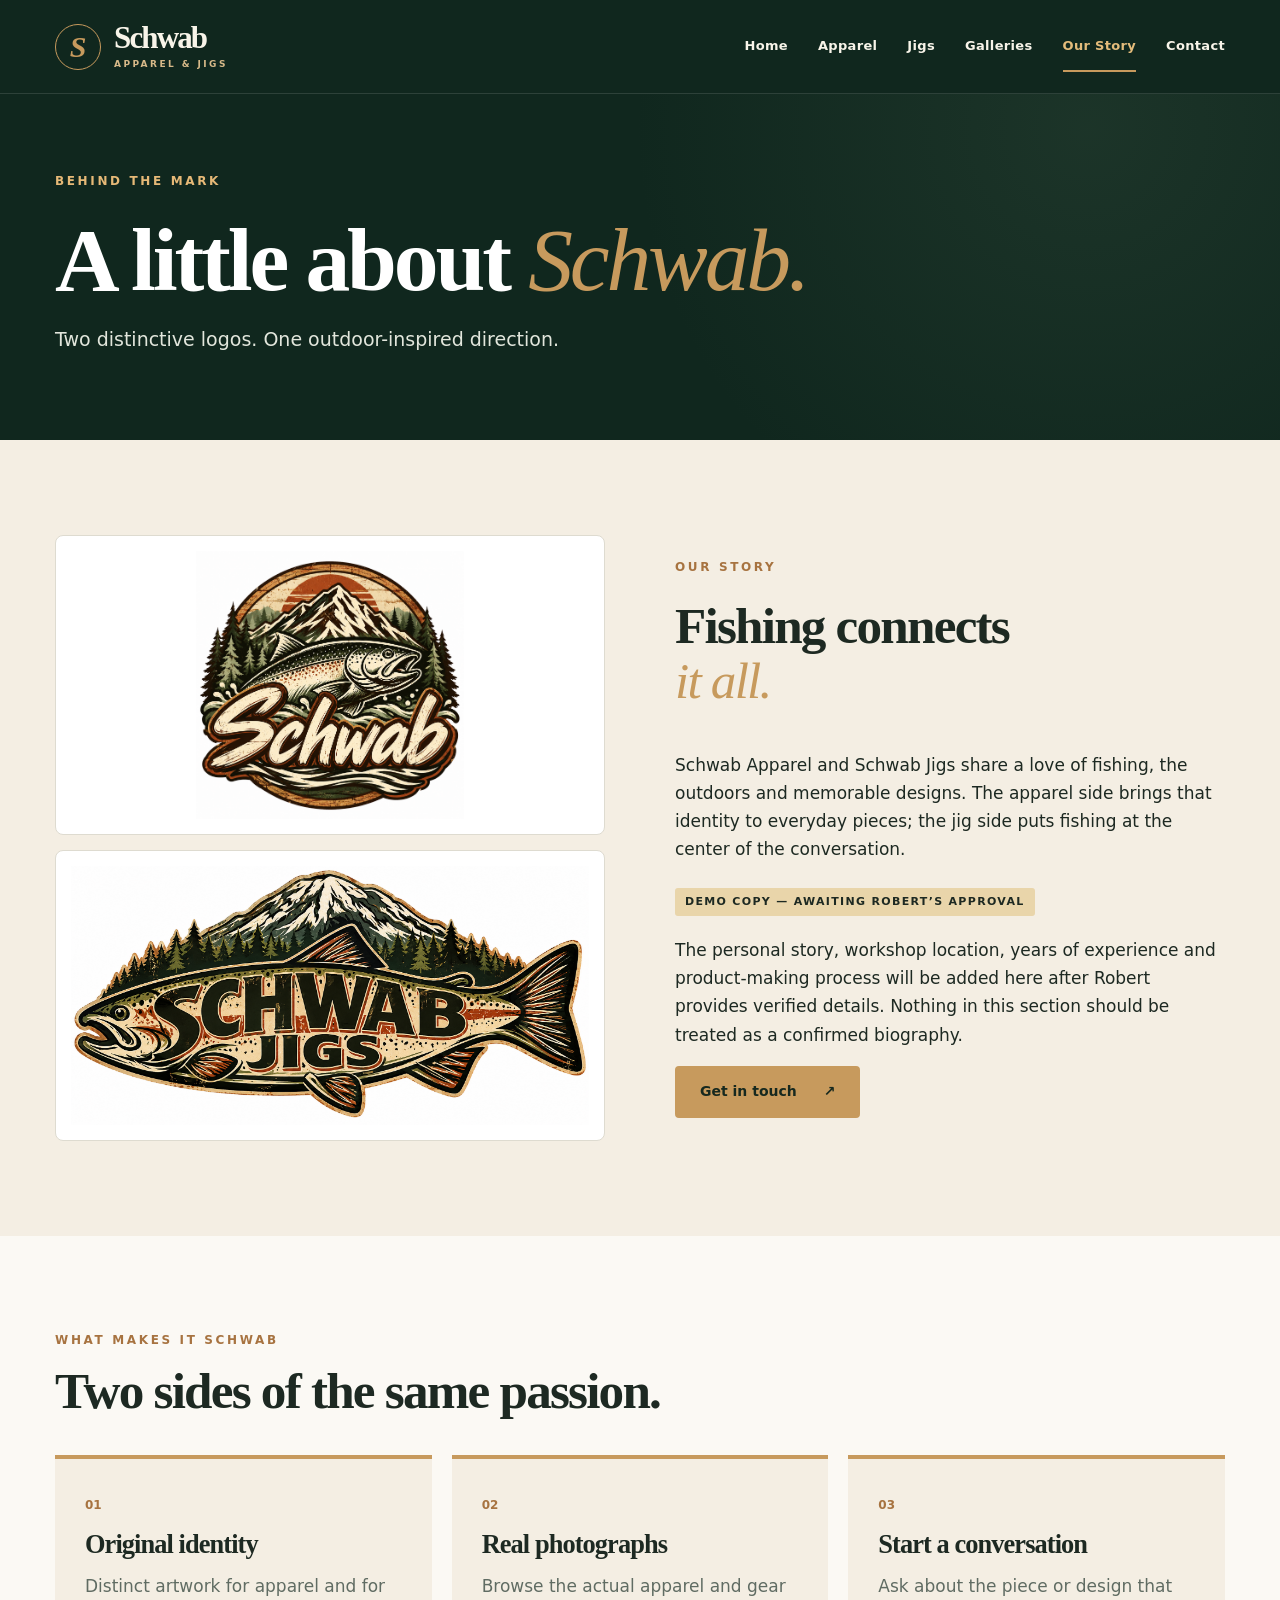
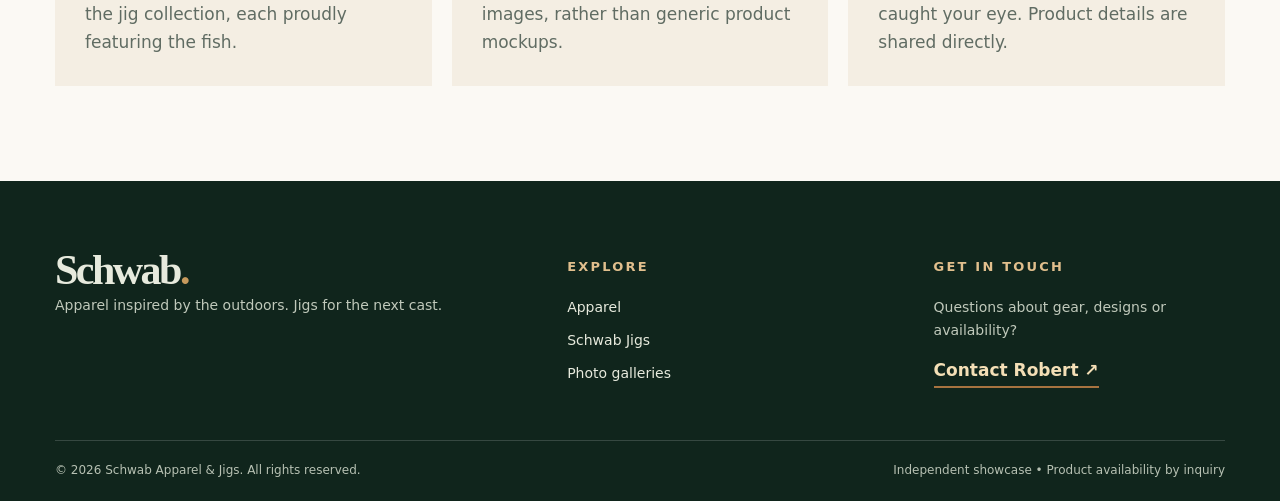
==== about.html @ ab93e84c "Build responsive Schwab apparel and jigs website with original brand assets" ====
<!doctype html>
<html lang="en">
<head>
<meta charset="utf-8">
<meta name="viewport" content="width=device-width,initial-scale=1">
<meta name="theme-color" content="#17352c">
<meta name="description" content="Learn about the two Schwab collections and the fishing-and-outdoors inspiration behind their logos.">
<title>Our Story | Schwab Apparel & Jigs</title>
<link rel="icon" type="image/png" href="assets/images/schwab-apparel-logo.png">
<link rel="stylesheet" href="assets/css/style.css">
<script src="assets/js/site.js" defer></script>
</head>
<body data-page="about">
<a class="skip-link" href="#main">Skip to main content</a>
<header class="site-header">
 <div class="wrap masthead">
  <a class="brand" href="index.html" aria-label="Schwab Apparel and Jigs home">
   <span class="brand-mark" aria-hidden="true">S</span><span><strong>Schwab</strong><small>APPAREL &amp; JIGS</small></span>
  </a>
  <button class="menu-toggle" type="button" aria-expanded="false" aria-controls="site-nav" aria-label="Open navigation"><span></span><span></span><span></span></button>
  <nav id="site-nav" class="site-nav" aria-label="Main navigation"><a href="index.html" >Home</a><a href="apparel.html" >Apparel</a><a href="jigs.html" >Jigs</a><a href="gallery.html" >Galleries</a><a href="about.html" aria-current="page">Our Story</a><a href="contact.html" >Contact</a></nav>
 </div>
</header>
<main id="main">
<section class="page-banner"><div class="wrap"><p class="eyebrow light">BEHIND THE MARK</p><h1>A little about <em>Schwab.</em></h1><p>Two distinctive logos. One outdoor-inspired direction.</p></div></section>
<section class="section light-section"><div class="wrap about-grid"><div class="about-art"><img src="assets/images/schwab-apparel-logo.png" alt="Mountain trout Schwab Apparel logo"><img src="assets/images/schwab-jigs-logo.png" alt="Schwab Jigs fish logo"></div><div><p class="eyebrow">OUR STORY</p><h2>Fishing connects<br><em>it all.</em></h2><p>Schwab Apparel and Schwab Jigs share a love of fishing, the outdoors and memorable designs. The apparel side brings that identity to everyday pieces; the jig side puts fishing at the center of the conversation.</p><div class="demo-tag">DEMO COPY — AWAITING ROBERT’S APPROVAL</div><p>The personal story, workshop location, years of experience and product-making process will be added here after Robert provides verified details. Nothing in this section should be treated as a confirmed biography.</p><a class="button primary" href="contact.html">Get in touch<span aria-hidden="true">↗</span></a></div></div></section>
<section class="section"><div class="wrap"><div class="section-heading"><div><p class="eyebrow">WHAT MAKES IT SCHWAB</p><h2>Two sides of the same passion.</h2></div></div><div class="values-grid"><article><span>01</span><h3>Original identity</h3><p>Distinct artwork for apparel and for the jig collection, each proudly featuring the fish.</p></article><article><span>02</span><h3>Real photographs</h3><p>Browse the actual apparel and gear images, rather than generic product mockups.</p></article><article><span>03</span><h3>Start a conversation</h3><p>Ask about the piece or design that caught your eye. Product details are shared directly.</p></article></div></div></section></main>
<footer class="site-footer">
 <div class="wrap footer-grid">
  <div><a class="footer-wordmark" href="index.html">Schwab<span class="period">.</span></a>
    <p>Apparel inspired by the outdoors. Jigs for the next cast.</p></div>
  <div><h2>Explore</h2><div class="footer-links"><a href="apparel.html">Apparel</a><a href="jigs.html">Schwab Jigs</a><a href="gallery.html">Photo galleries</a></div></div>
  <div><h2>Get in touch</h2><p>Questions about gear, designs or availability?</p><a class="text-link light" href="contact.html">Contact Robert <span aria-hidden="true">↗</span></a></div>
 </div>
 <div class="wrap footer-bottom"><span>© <span id="year">2026</span> Schwab Apparel &amp; Jigs. All rights reserved.</span><span>Independent showcase • Product availability by inquiry</span></div>
</footer>
<dialog id="photo-dialog" class="photo-dialog" aria-label="Image preview"><button type="button" class="dialog-close" aria-label="Close image preview">×</button><img id="dialog-img" alt=""><p id="dialog-caption"></p></dialog>
</body>
</html>
---- assets/css/style.css ----
/* SCHWAB DESIGN SYSTEM | Forest #17352c, evergreen #26483c, amber #c19259, cream #f4eee3, ink #1b2620 */
:root{color-scheme:light;--forest:#17352c;--evergreen:#254639;--deep:#10271e;--ink:#1d2922;--copper:#a77340;--gold:#c79a5d;--cream:#f4eee3;--paper:#fbf9f4;--muted:#606c63;--line:#dedbd0;--white:#fff;--radius:16px;--shadow:0 18px 50px rgba(14,35,27,.13)}
*,*::before,*::after{box-sizing:border-box}html{scroll-behavior:auto}body{margin:0;background:var(--paper);color:var(--ink);font:17px/1.65 system-ui,-apple-system,BlinkMacSystemFont,"Segoe UI",sans-serif;-webkit-font-smoothing:antialiased}h1,h2,h3,p{margin-top:0}h1,h2,h3{font-family:Georgia,"Times New Roman",serif;font-weight:600;line-height:1.08;letter-spacing:-.035em}h1{font-size:clamp(3.4rem,7vw,6.8rem)}h2{font-size:clamp(2.3rem,4vw,4rem)}h3{font-size:1.65rem}em{font-style:italic;color:var(--gold);font-weight:400}a{color:inherit;text-decoration:none}button,input,select,textarea{font:inherit}button{cursor:pointer}img{display:block;max-width:100%}strong{font-weight:700}p{max-width:65ch}p:last-child{margin-bottom:0}
:focus-visible{outline:3px solid #e6b25b;outline-offset:4px}::selection{background:#e5cb96;color:#10271e}.visually-hidden{position:absolute!important;width:1px!important;height:1px!important;overflow:hidden!important;clip:rect(0,0,0,0)!important;white-space:nowrap!important}.wrap{width:min(1170px,calc(100% - 44px));margin-inline:auto}.skip-link{position:absolute;z-index:999;top:-120px;left:16px;background:var(--white);color:var(--forest);padding:12px 20px;border:3px solid var(--gold)}.skip-link:focus{top:12px}
.site-header{position:relative;z-index:50;background:var(--deep);color:#f8f4e9;border-bottom:1px solid rgba(255,255,255,.12)}.masthead{min-height:93px;display:flex;align-items:center;justify-content:space-between;gap:26px}.brand{display:flex;align-items:center;gap:13px;line-height:1;flex-shrink:0}.brand-mark{display:grid;place-items:center;border:1px solid var(--gold);border-radius:50%;font:bold italic 30px Georgia,serif;width:46px;height:46px;color:var(--gold)}.brand strong{display:block;font:700 31px/.9 Georgia,serif;letter-spacing:-.06em}.brand small{display:block;margin-top:9px;font-size:9px;letter-spacing:.27em;color:#d7b989;font-weight:700}.site-nav{display:flex;align-items:center;gap:clamp(12px,2.4vw,30px)}.site-nav a{font-size:13px;font-weight:700;letter-spacing:.025em;white-space:nowrap;padding:14px 0;border-bottom:2px solid transparent}.site-nav a:hover,.site-nav a[aria-current]{color:#e4bc7b;border-color:var(--gold)}.menu-toggle{display:none;background:transparent;border:1px solid #95a79b;border-radius:7px;padding:12px}.menu-toggle span{display:block;height:2px;width:23px;margin:5px 0;background:white}
.eyebrow{color:var(--copper);letter-spacing:.22em;font-size:12px;font-weight:800;margin-bottom:20px}.eyebrow.light{color:#e6b977}.hero{background:var(--deep);color:var(--white);padding:85px 0 45px;position:relative;overflow:hidden}.hero:before{content:"";position:absolute;pointer-events:none;inset:0;background:radial-gradient(circle at 17% 22%,#3e62463d,transparent 36%),linear-gradient(145deg,transparent 68%,#35564152 100%)}.hero-intro{position:relative;text-align:center}.hero h1{margin:0 0 25px}.hero-lede{margin:0 auto 29px;color:#e4e8e0;font-size:19px;max-width:610px}.button-row{display:flex;flex-wrap:wrap;gap:13px;justify-content:center}.button{display:inline-flex;align-items:center;justify-content:center;gap:27px;background:var(--gold);color:#17291f;border:2px solid var(--gold);border-radius:4px;padding:13px 23px;font-weight:800;font-size:14px;line-height:1.4;min-height:52px;transition:background .15s,transform .15s}.button:hover{background:#ddb17b;border-color:#ddb17b;transform:translateY(-2px)}.button.outline{background:transparent;color:white;border-color:#809785}.button.outline:hover{background:#2d4c3c}.button.cream{background:var(--cream);border-color:var(--cream);color:var(--forest)}.button.cream:hover{background:white}.facing-panel{position:relative;display:grid;grid-template-columns:1fr 60px 1fr;align-items:center;gap:0;margin-top:75px}.facing-brand{min-width:0;transition:transform .2s;display:flex;flex-direction:column;align-items:center}.facing-brand:hover{transform:translateY(-6px)}.facing-art{height:270px;width:100%;display:grid;place-items:center;padding:14px;background:#fcfaf4;border:1px solid #caa777;border-radius:8px 8px 0 0;overflow:hidden}.facing-art img{object-fit:contain;width:100%;height:100%;mix-blend-mode:multiply}.facing-art.apparel-art img{max-width:245px}.facing-art.jigs-art img{max-width:390px}.facing-join{text-align:center;color:var(--gold);font:italic 60px Georgia,serif}.facing-caption{background:#244434;width:100%;display:flex;flex-direction:column;padding:19px 25px 20px;border-top:2px solid var(--gold);min-height:123px}.facing-caption>span{color:#d6b47e;letter-spacing:.19em;font-size:10px;font-weight:750}.facing-caption strong{font:600 28px Georgia,serif;margin-top:5px}.facing-caption small{margin-top:5px;color:#e9ede5}.image-note{position:relative;margin-top:22px;text-align:center;font-size:12px;letter-spacing:.04em;color:#c6cfc2}
.section{padding:95px 0}.light-section{background:var(--cream)}.split-intro{display:grid;grid-template-columns:1.1fr 1fr;gap:65px;align-items:center}.split-intro p{font-size:18px;color:#46544a}.small-muted{font-size:13px!important;color:#6e7a70!important}.section-heading{display:flex;justify-content:space-between;align-items:end;gap:20px;margin-bottom:37px}.section-heading h2{margin:0}.section-heading .eyebrow{margin-bottom:12px}.text-link{font-weight:800;border-bottom:2px solid var(--copper);color:var(--forest);padding:0 0 6px;white-space:nowrap}.text-link.light{color:#f4dfb6}.feature-grid{display:grid;grid-template-columns:repeat(2,minmax(0,1fr));gap:24px}.feature-card{background:var(--cream);border:1px solid var(--line);overflow:hidden;border-radius:6px;box-shadow:0 8px 26px #1631230d;transition:transform .2s,box-shadow .2s}.feature-card:hover{transform:translateY(-4px);box-shadow:var(--shadow)}.feature-photo{height:350px;overflow:hidden;background:#e4e1d8}.feature-photo img{width:100%;height:100%;object-fit:cover}.feature-content{padding:30px 32px 34px}.kicker{color:var(--copper);font-size:12px;font-weight:800;letter-spacing:.15em}.feature-content h3{margin:9px 0 12px;font-size:2.2rem}.feature-content p{color:#566459}.card-action{display:inline-block;margin-top:20px;border-bottom:2px solid var(--copper);font-size:14px;font-weight:800}.band{background:var(--evergreen);color:#f9f9ef;padding:71px 0}.band-inner{display:grid;grid-template-columns:1.2fr 1fr;gap:100px;align-items:center}.band h2{margin-bottom:0}.band-inner p{color:#e8ede4}.band .button{margin-top:13px}
.interior-hero{background:linear-gradient(116deg,#153126,#284a39);color:white;padding:55px 0}.interior-layout{display:grid;grid-template-columns:1fr 1fr;gap:60px;align-items:center}.interior-layout h1{margin-bottom:18px}.interior-layout p:not(.eyebrow){font-size:18px;color:#e8ecdf}.interior-logo{padding:20px;background:#fdfbf5;border:9px solid #cbb187;border-radius:9px;min-height:320px;display:grid;place-items:center}.interior-logo img{width:100%;height:300px;object-fit:contain;mix-blend-mode:multiply}.jig-hero{background:linear-gradient(115deg,#17362d,#53412c)}.jig-logo img{height:220px}.page-banner{background:radial-gradient(circle at 85% 10%,#415d493f,transparent 40%),var(--deep);color:white;padding:78px 0 85px}.page-banner h1{margin-bottom:15px}.page-banner p:not(.eyebrow){max-width:650px;color:#e2e6dc;font-size:19px}.section-hint{font-size:14px;color:#70766c;text-align:right}
.gallery-grid{display:grid;grid-template-columns:repeat(3,minmax(0,1fr));gap:22px}.gallery-item{text-align:left;display:block;background:var(--white);color:var(--ink);border:1px solid #d8d8d0;border-radius:7px;padding:0;overflow:hidden;box-shadow:0 3px 12px #1631230a;transition:transform .2s,box-shadow .2s}.gallery-item:hover{transform:translateY(-4px);box-shadow:var(--shadow)}.gallery-image{height:255px;display:block;background:#dfded6;overflow:hidden}.gallery-image img{width:100%;height:100%;object-fit:contain;background:#e5e1d8}.gallery-info{display:flex;flex-direction:column;padding:17px 18px 19px;gap:5px}.gallery-info strong{font:600 20px Georgia,serif}.gallery-info>span{font-size:13px;font-weight:800;color:var(--copper)}.filter-bar{display:flex;flex-wrap:wrap;gap:10px;margin-bottom:30px}.filter-button{border:1px solid #9daba0;background:transparent;border-radius:99px;color:var(--forest);padding:9px 18px;font-size:14px;font-weight:800}.filter-button:hover,.filter-button.active{background:var(--forest);color:white}.gallery-disclaimer{font-size:13px;color:#69746a;margin-top:30px}.jigs-gallery{grid-template-columns:repeat(2,minmax(0,1fr))}.jigs-gallery .gallery-image{height:360px}.callout{margin-top:45px;padding:26px 33px;display:flex;align-items:center;gap:20px;background:#dfe5d7;border-left:5px solid var(--copper)}.callout strong{font:700 22px Georgia,serif;flex:0 0 25%}.callout p{margin:0;flex:1}.callout .button{flex-shrink:0}.info-layout{display:grid;grid-template-columns:1fr 1.1fr;gap:75px}.story-strip{display:grid;grid-template-columns:1fr 1fr;gap:68px;align-items:center}.story-strip img{width:100%;background:#fbfaf5;padding:30px;border:1px solid var(--line);border-radius:10px}.story-strip p{color:var(--muted)}.about-grid{display:grid;grid-template-columns:1fr 1fr;align-items:center;gap:70px}.about-art{display:grid;gap:15px}.about-art img{width:100%;max-height:300px;object-fit:contain;background:#fff;padding:15px;border-radius:8px;border:1px solid var(--line)}.demo-tag{display:inline-block;font-weight:800;font-size:11px;letter-spacing:.12em;background:#e9d5aa;border-radius:3px;padding:5px 10px;margin:8px 0 20px}.values-grid{display:grid;grid-template-columns:repeat(3,minmax(0,1fr));gap:20px}.values-grid article{padding:30px;background:var(--cream);border-top:4px solid var(--gold)}.values-grid article>span{color:var(--copper);font-weight:800;font-size:12px}.values-grid h3{margin:13px 0}.values-grid p{color:var(--muted)}.contact-layout{display:grid;grid-template-columns:.9fr 1.1fr;gap:80px;align-items:start}.contact-copy>p{color:var(--muted)}.contact-topics{display:flex;flex-wrap:wrap;gap:10px;margin:24px 0 38px}.contact-topics span{background:#d7e0d2;border-radius:100px;padding:7px 12px;font-size:13px;font-weight:700}.notice{background:#fff8e6;border:1px solid #b78b4e;border-left-width:5px;border-radius:4px;padding:17px 20px;color:#614a28;font-size:14px}.notice p{margin:7px 0 0}.contact-card{background:white;padding:40px;border-radius:9px;border:1px solid var(--line);box-shadow:var(--shadow)}.contact-card h2{font-size:32px;margin-bottom:7px}.form-intro{color:var(--muted);font-size:13px}.form-row{margin:22px 0}.form-row label{display:block;font-weight:800;font-size:14px;margin-bottom:7px}.form-row input,.form-row select,.form-row textarea{display:block;width:100%;border:1.5px solid #8e9c90;border-radius:4px;background:#fff;color:var(--ink);min-height:47px;padding:11px 12px}.form-row textarea{resize:vertical;min-height:140px}.form-row input:focus,.form-row textarea:focus,.form-row select:focus{outline:3px solid #f0cb83;outline-offset:2px;border-color:var(--forest)}.form-status{font-weight:700;margin:17px 0 0}.form-status.error{color:#822621}.form-status.success{color:#18603e}.form-privacy{font-size:12px;margin:20px 0 0;color:var(--muted)}.photo-dialog{padding:18px;border:1px solid var(--gold);border-radius:9px;background:#fbfaf5;color:var(--ink);max-width:min(92vw,1000px);max-height:90vh;box-shadow:0 30px 100px #0008}.photo-dialog::backdrop{background:#08180ecd}.photo-dialog img{max-width:100%;max-height:70vh;object-fit:contain;margin:auto}.photo-dialog p{text-align:center;font-size:15px;margin:12px 0 0}.dialog-close{position:absolute;top:6px;right:7px;width:39px;height:39px;border-radius:50%;border:2px solid var(--forest);background:white;color:var(--forest);font-size:28px;line-height:1}
.site-footer{background:#10251c;color:#e7eadd;padding:65px 0 20px}.footer-grid{display:grid;grid-template-columns:1.5fr 1fr 1fr;gap:75px}.footer-wordmark{font:700 42px Georgia,serif;letter-spacing:-.06em}.period{color:var(--gold)}.footer-grid h2{font:700 13px system-ui,sans-serif;text-transform:uppercase;letter-spacing:.17em;color:#e1bf8d;margin:13px 0 22px}.footer-grid p{font-size:14px;color:#c0c9bb}.footer-links{display:grid;gap:10px}.footer-links a{font-size:14px}.footer-links a:hover{text-decoration:underline}.footer-bottom{border-top:1px solid #ffffff29;margin-top:55px;padding-top:20px;display:flex;justify-content:space-between;flex-wrap:wrap;gap:12px;font-size:12px;color:#b7c1b3}
@media(max-width:900px){.masthead{min-height:78px}.menu-toggle{display:block}.site-nav{display:none;position:absolute;top:100%;left:0;right:0;background:var(--deep);padding:16px 22px 30px;flex-direction:column;align-items:stretch;gap:0;border-top:1px solid #ffffff29;box-shadow:0 14px 24px #0003}.site-nav.open{display:flex}.site-nav a{padding:14px 8px}.interior-layout,.split-intro,.band-inner,.info-layout,.about-grid,.contact-layout{gap:35px}.gallery-grid{grid-template-columns:repeat(2,minmax(0,1fr))}.callout{display:block}.callout p{margin:10px 0 18px}.section{padding:70px 0}}
@media(max-width:640px){body{font-size:16px}.wrap{width:min(100% - 32px,1170px)}.hero{padding:65px 0 32px}.hero h1{font-size:clamp(2.9rem,12vw,4.7rem)}.hero-lede{font-size:16px}.facing-panel{grid-template-columns:1fr 1fr;gap:12px;margin-top:50px}.facing-join{display:none}.facing-art{height:160px;padding:8px}.facing-art.apparel-art img{max-width:150px}.facing-art.jigs-art img{max-width:170px}.facing-caption{padding:14px 11px;min-height:100px}.facing-caption>span{font-size:8px;letter-spacing:.1em}.facing-caption strong{font-size:17px}.facing-caption small{font-size:11px}.split-intro,.feature-grid,.band-inner,.interior-layout,.info-layout,.about-grid,.story-strip,.contact-layout,.footer-grid,.values-grid{grid-template-columns:1fr}.section-heading{align-items:start;flex-direction:column}.section-hint{text-align:left}.feature-photo{height:270px}.interior-hero{padding:42px 0}.interior-logo{min-height:250px}.interior-logo img{height:230px}.gallery-grid,.jigs-gallery{grid-template-columns:1fr}.gallery-image,.jigs-gallery .gallery-image{height:305px}.page-banner{padding:58px 0}.page-banner h1{font-size:3.6rem}.band{padding:65px 0}.footer-grid{gap:25px}.footer-bottom{margin-top:30px}.contact-card{padding:22px}.contact-layout{gap:35px}.story-strip img{max-height:270px}}
@media(prefers-reduced-motion:reduce){*,*::before,*::after{animation-duration:.01ms!important;transition-duration:.01ms!important;scroll-behavior:auto!important}}
@media print{.site-header,.site-footer,.button-row,.button,.menu-toggle,.filter-bar,.photo-dialog{display:none!important}body{background:white;color:black}.hero,.page-banner,.interior-hero{color:black;background:white}.eyebrow.light{color:black}.gallery-grid{grid-template-columns:repeat(2,1fr)}.gallery-item{break-inside:avoid}.section{padding:20px 0}}
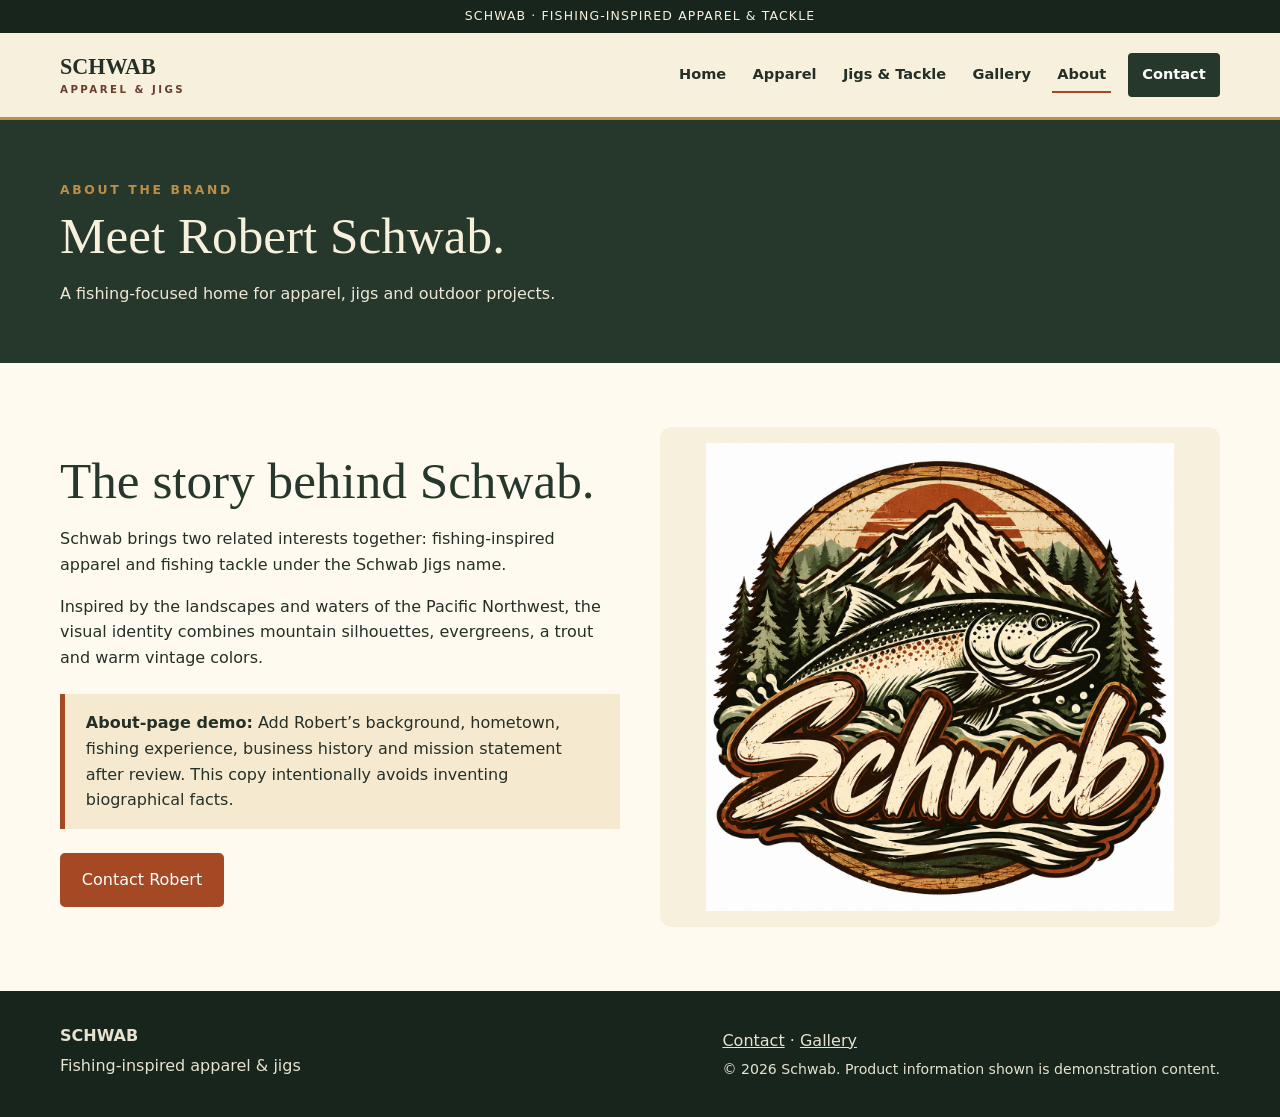
==== commit 19db57ed: "Build Schwab website with logo-inspired colors, apparel and jigs galleries, and contact form" ====
--- a/about.html
+++ b/about.html
@@ -1,39 +1 @@
-<!doctype html>
-<html lang="en">
-<head>
-<meta charset="utf-8">
-<meta name="viewport" content="width=device-width,initial-scale=1">
-<meta name="theme-color" content="#17352c">
-<meta name="description" content="Learn about the two Schwab collections and the fishing-and-outdoors inspiration behind their logos.">
-<title>Our Story | Schwab Apparel & Jigs</title>
-<link rel="icon" type="image/png" href="assets/images/schwab-apparel-logo.png">
-<link rel="stylesheet" href="assets/css/style.css">
-<script src="assets/js/site.js" defer></script>
-</head>
-<body data-page="about">
-<a class="skip-link" href="#main">Skip to main content</a>
-<header class="site-header">
- <div class="wrap masthead">
-  <a class="brand" href="index.html" aria-label="Schwab Apparel and Jigs home">
-   <span class="brand-mark" aria-hidden="true">S</span><span><strong>Schwab</strong><small>APPAREL &amp; JIGS</small></span>
-  </a>
-  <button class="menu-toggle" type="button" aria-expanded="false" aria-controls="site-nav" aria-label="Open navigation"><span></span><span></span><span></span></button>
-  <nav id="site-nav" class="site-nav" aria-label="Main navigation"><a href="index.html" >Home</a><a href="apparel.html" >Apparel</a><a href="jigs.html" >Jigs</a><a href="gallery.html" >Galleries</a><a href="about.html" aria-current="page">Our Story</a><a href="contact.html" >Contact</a></nav>
- </div>
-</header>
-<main id="main">
-<section class="page-banner"><div class="wrap"><p class="eyebrow light">BEHIND THE MARK</p><h1>A little about <em>Schwab.</em></h1><p>Two distinctive logos. One outdoor-inspired direction.</p></div></section>
-<section class="section light-section"><div class="wrap about-grid"><div class="about-art"><img src="assets/images/schwab-apparel-logo.png" alt="Mountain trout Schwab Apparel logo"><img src="assets/images/schwab-jigs-logo.png" alt="Schwab Jigs fish logo"></div><div><p class="eyebrow">OUR STORY</p><h2>Fishing connects<br><em>it all.</em></h2><p>Schwab Apparel and Schwab Jigs share a love of fishing, the outdoors and memorable designs. The apparel side brings that identity to everyday pieces; the jig side puts fishing at the center of the conversation.</p><div class="demo-tag">DEMO COPY — AWAITING ROBERT’S APPROVAL</div><p>The personal story, workshop location, years of experience and product-making process will be added here after Robert provides verified details. Nothing in this section should be treated as a confirmed biography.</p><a class="button primary" href="contact.html">Get in touch<span aria-hidden="true">↗</span></a></div></div></section>
-<section class="section"><div class="wrap"><div class="section-heading"><div><p class="eyebrow">WHAT MAKES IT SCHWAB</p><h2>Two sides of the same passion.</h2></div></div><div class="values-grid"><article><span>01</span><h3>Original identity</h3><p>Distinct artwork for apparel and for the jig collection, each proudly featuring the fish.</p></article><article><span>02</span><h3>Real photographs</h3><p>Browse the actual apparel and gear images, rather than generic product mockups.</p></article><article><span>03</span><h3>Start a conversation</h3><p>Ask about the piece or design that caught your eye. Product details are shared directly.</p></article></div></div></section></main>
-<footer class="site-footer">
- <div class="wrap footer-grid">
-  <div><a class="footer-wordmark" href="index.html">Schwab<span class="period">.</span></a>
-    <p>Apparel inspired by the outdoors. Jigs for the next cast.</p></div>
-  <div><h2>Explore</h2><div class="footer-links"><a href="apparel.html">Apparel</a><a href="jigs.html">Schwab Jigs</a><a href="gallery.html">Photo galleries</a></div></div>
-  <div><h2>Get in touch</h2><p>Questions about gear, designs or availability?</p><a class="text-link light" href="contact.html">Contact Robert <span aria-hidden="true">↗</span></a></div>
- </div>
- <div class="wrap footer-bottom"><span>© <span id="year">2026</span> Schwab Apparel &amp; Jigs. All rights reserved.</span><span>Independent showcase • Product availability by inquiry</span></div>
-</footer>
-<dialog id="photo-dialog" class="photo-dialog" aria-label="Image preview"><button type="button" class="dialog-close" aria-label="Close image preview">×</button><img id="dialog-img" alt=""><p id="dialog-caption"></p></dialog>
-</body>
-</html>+<!doctype html><html lang="en"><head><meta charset="utf-8"><meta name="viewport" content="width=device-width,initial-scale=1"><meta name="theme-color" content="#26382c"><meta name="description" content="Explore Schwab fishing-inspired apparel and Schwab Jigs. View original photos and contact Robert Schwab."><link rel="icon" href="assets/schwab-logo.png"><link rel="stylesheet" href="assets/site.css"><title>About Robert Schwab</title><script src="assets/site.js" defer></script></head><body data-page="about"><div id="app"></div></body></html>
--- a/assets/site.css
+++ b/assets/site.css
@@ -0,0 +1,5 @@
+
+:root{--pine:#26382c;--deep:#17251d;--rust:#a44924;--ochre:#bd8e47;--cream:#f7f0dc;--paper:#fffaf0;--text:#243027;--line:#d9ceb4;--brown:#693e2d}
+*{box-sizing:border-box}html{scroll-behavior:smooth}body{margin:0;background:var(--paper);color:var(--text);font-family:system-ui,-apple-system,Segoe UI,Roboto,sans-serif;line-height:1.6}a{color:inherit}a:focus-visible,button:focus-visible,input:focus-visible,textarea:focus-visible,select:focus-visible{outline:3px solid #b45a2a;outline-offset:3px}
+.skip{position:absolute;top:-100px;left:1rem;background:white;padding:.7rem;z-index:20}.skip:focus{top:1rem}.wrap{width:min(1160px,92%);margin-inline:auto}.topline{background:var(--deep);color:var(--cream);font-size:.78rem;letter-spacing:.09em;text-align:center;padding:.4rem}.site-header{background:var(--cream);border-bottom:3px solid var(--ochre);position:relative;z-index:5}.header-inner{display:flex;align-items:center;justify-content:space-between;gap:1rem;min-height:84px}.wordmark{font-family:Georgia,serif;font-size:1.38rem;font-weight:bold;text-decoration:none;line-height:1.1}.wordmark span{display:block;font-size:.64rem;font-family:system-ui;letter-spacing:.24em;text-transform:uppercase;color:var(--brown);margin-top:.3rem}.nav{display:flex;gap:1.05rem;align-items:center;flex-wrap:wrap}.nav a{text-decoration:none;font-weight:700;font-size:.91rem;padding:.35rem .3rem;border-bottom:2px solid transparent}.nav a:hover,.nav a[aria-current="page"]{border-color:var(--rust)}.nav .contact-link{background:var(--pine);color:white;border-radius:4px;padding:.58rem .9rem}.nav .contact-link:hover{background:var(--rust)}.hero{background:linear-gradient(130deg,#22392c,#15261d);color:var(--cream);position:relative;overflow:hidden}.hero:after{content:"";position:absolute;width:420px;height:420px;border:1px solid #ffffff1c;border-radius:50%;top:-140px;right:-100px;pointer-events:none}.hero-inner{padding:3.5rem 0 4rem;text-align:center}.eyebrow{font-size:.77rem;text-transform:uppercase;letter-spacing:.22em;color:var(--ochre);font-weight:800}.hero h1{font:clamp(2.35rem,5vw,4.6rem)/1.12 Georgia,serif;margin:1.1rem auto;max-width:790px}.hero p{font-size:1.1rem;max-width:760px;margin:0 auto 1.9rem;color:#e7e5d6}.hero-logos{display:grid;grid-template-columns:1fr 1fr;gap:clamp(.6rem,3vw,3rem);max-width:900px;margin:0 auto 1.7rem;align-items:center}.logo-card{background:#fcf7e9;border:3px solid #c09965;border-radius:18px;padding:clamp(1rem,3vw,2.4rem);display:flex;align-items:center;justify-content:center;min-height:235px;box-shadow:0 12px 30px #0004}.logo-card img{display:block;width:100%;height:205px;object-fit:contain}.actions{display:flex;gap:.8rem;justify-content:center;flex-wrap:wrap}.btn{display:inline-flex;align-items:center;justify-content:center;gap:.4rem;background:var(--rust);color:#fff;text-decoration:none;padding:.78rem 1.24rem;border:2px solid var(--rust);border-radius:5px;font-weight:800;cursor:pointer;font:inherit}.btn:hover{background:#823817;border-color:#823817}.btn.outline{background:transparent;border-color:var(--ochre);color:var(--cream)}.btn.outline:hover{background:#ffffff1c}.section{padding:4rem 0}.section.tint{background:#f0e6d1}.section h2,.page-heading h1{font:clamp(2.05rem,4vw,3.3rem)/1.14 Georgia,serif;color:var(--pine);margin:.35rem 0 1rem}.lede{max-width:720px;font-size:1.08rem}.grid{display:grid;grid-template-columns:repeat(3,minmax(0,1fr));gap:1.35rem;margin-top:1.7rem}.grid.two{grid-template-columns:repeat(2,minmax(0,1fr))}.card{background:var(--paper);border:1px solid var(--line);border-radius:10px;overflow:hidden;box-shadow:0 4px 14px #1a241013}.card img{display:block;width:100%;aspect-ratio:4/3;object-fit:cover}.card .card-body{padding:1.3rem}.card h3{font:1.5rem Georgia,serif;margin:0 0 .5rem;color:var(--pine)}.card p{margin:.3rem 0 1rem}.card a.more{font-weight:bold;color:var(--rust)}.page-heading{background:var(--pine);padding:3.5rem 0;color:var(--cream)}.page-heading h1{color:var(--cream)}.page-heading p{max-width:770px;margin:0;color:#eee6d6}.badge{background:#f3e2bc;color:#5b351e;border:1px solid #bd9957;display:inline-block;padding:.2rem .65rem;border-radius:30px;font-size:.75rem;font-weight:800;text-transform:uppercase;letter-spacing:.04em}.split{display:grid;grid-template-columns:1fr 1fr;gap:2.5rem;align-items:center}.split>img{width:100%;border-radius:12px;max-height:500px;object-fit:cover}.gallery{display:grid;grid-template-columns:repeat(3,minmax(0,1fr));gap:1rem;margin:2rem 0}.gallery figure{margin:0;background:white;border:1px solid var(--line);border-radius:9px;overflow:hidden}.gallery img{width:100%;aspect-ratio:4/3;object-fit:cover;display:block;cursor:zoom-in}.gallery figcaption{padding:.8rem;font-size:.9rem}.notice{border-left:5px solid var(--rust);background:#f5e9d0;padding:1rem 1.3rem;margin:1.5rem 0}.contact-grid{display:grid;grid-template-columns:1.35fr .85fr;gap:2rem}.form{background:#fff;border:1px solid var(--line);padding:2rem;border-radius:10px}.field{margin-bottom:1rem}.field label{display:block;font-weight:700;margin-bottom:.3rem}.field input,.field textarea,.field select{display:block;width:100%;font:inherit;padding:.65rem .75rem;border:1px solid #837b6a;border-radius:4px;background:#fff}.field textarea{min-height:150px;resize:vertical}.small{font-size:.88rem;color:#576153}.footer{background:var(--deep);color:#e8e2d0;padding:2rem 0}.footer a{color:#e8e2d0}.footer-inner{display:flex;justify-content:space-between;gap:1rem;flex-wrap:wrap}.footer p{margin:.3rem 0}.lightbox{border:0;padding:0;background:#000c;color:white;max-width:96vw;max-height:94vh}.lightbox::backdrop{background:#000b}.lightbox img{max-width:90vw;max-height:79vh;object-fit:contain;display:block}.lightbox button{float:right;padding:.4rem .8rem;margin:.5rem;background:white;border:0;font-weight:bold;cursor:pointer}.lightbox p{padding:.5rem 1rem;margin:0}
+@media(max-width:800px){.header-inner{flex-direction:column;align-items:flex-start;padding:1rem 0}.nav{gap:.5rem}.grid{grid-template-columns:repeat(2,minmax(0,1fr))}.contact-grid,.split{grid-template-columns:1fr}.hero-inner{padding:2.5rem 0 3rem}.logo-card{min-height:180px}.logo-card img{height:150px}}@media(max-width:560px){.grid,.grid.two,.gallery{grid-template-columns:1fr}.hero-logos{gap:.5rem}.logo-card{padding:.4rem;min-height:130px;border-width:2px}.logo-card img{height:115px}.section{padding:2.5rem 0}.nav a{font-size:.84rem}}@media(prefers-reduced-motion:reduce){html{scroll-behavior:auto}*{animation:none!important;transition:none!important}}@media print{.topline,.nav,.actions,.btn{display:none!important}.hero,.page-heading{background:white;color:black}.hero h1,.page-heading h1{color:black}}
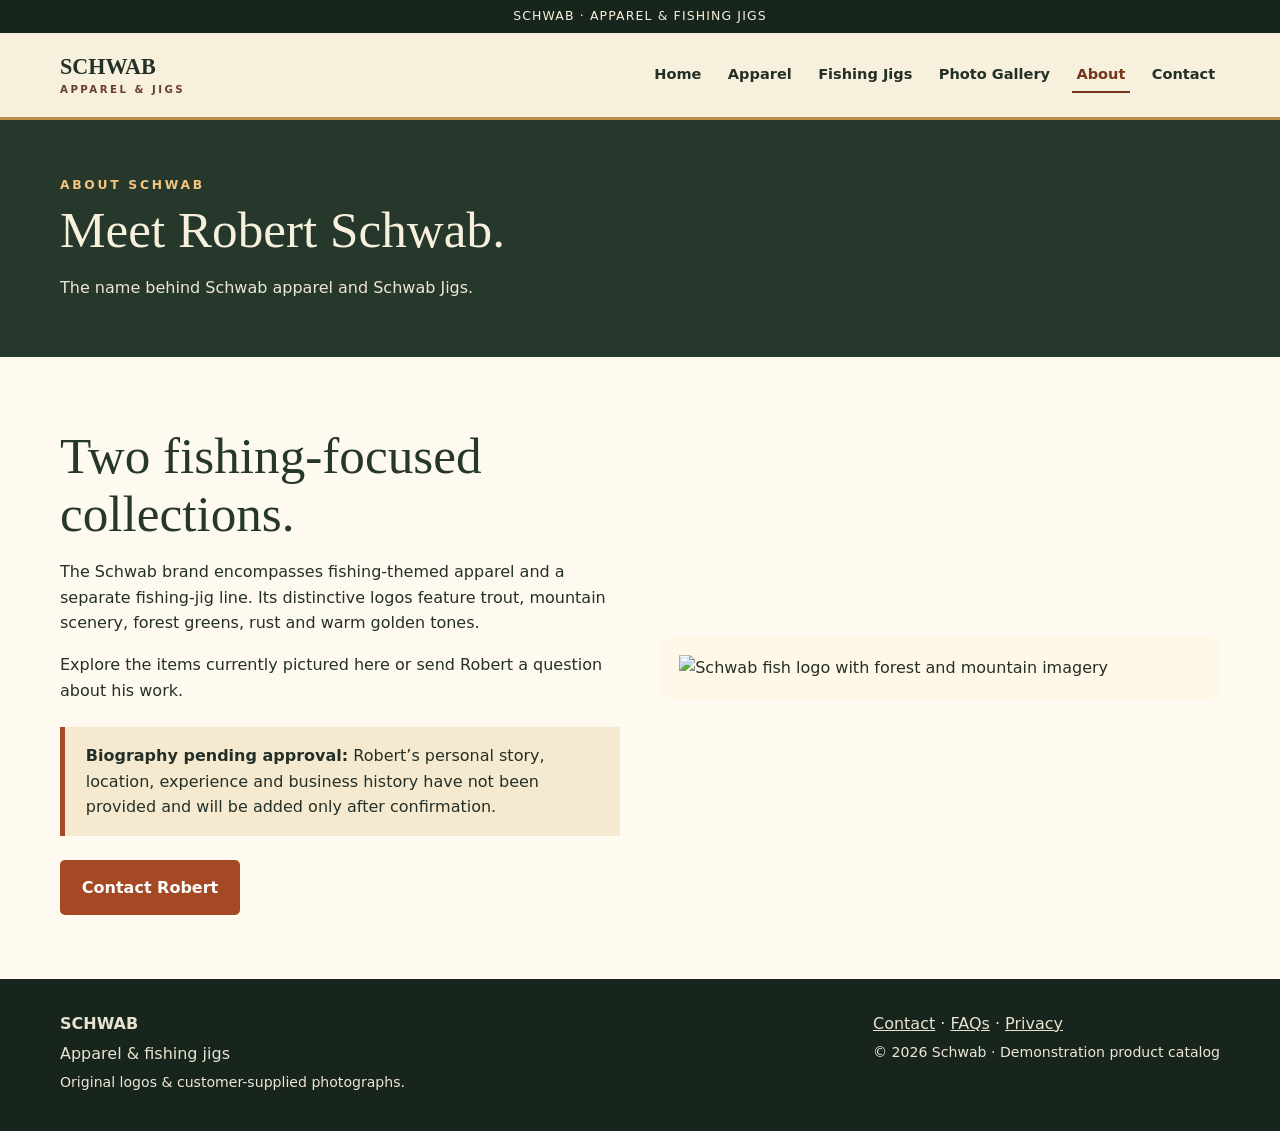
==== commit a3f6549f: "Organize authentic Schwab photos, convert HEIC for web, and expand accessible product website" ====
--- a/about.html
+++ b/about.html
@@ -1 +1,9 @@
-<!doctype html><html lang="en"><head><meta charset="utf-8"><meta name="viewport" content="width=device-width,initial-scale=1"><meta name="theme-color" content="#26382c"><meta name="description" content="Explore Schwab fishing-inspired apparel and Schwab Jigs. View original photos and contact Robert Schwab."><link rel="icon" href="assets/schwab-logo.png"><link rel="stylesheet" href="assets/site.css"><title>About Robert Schwab</title><script src="assets/site.js" defer></script></head><body data-page="about"><div id="app"></div></body></html>+<!doctype html>
+<html lang="en"><head>
+<meta charset="utf-8"><meta name="viewport" content="width=device-width,initial-scale=1">
+<meta name="theme-color" content="#26382c">
+<meta name="description" content="Learn about the Schwab apparel and Schwab Jigs brands. Robert Schwab biography details to be confirmed.">
+<meta property="og:type" content="website"><meta property="og:title" content="About | Robert Schwab"><meta property="og:description" content="Learn about the Schwab apparel and Schwab Jigs brands. Robert Schwab biography details to be confirmed.">
+<link rel="icon" href="assets/images/logos/schwab.webp" type="image/webp"><link rel="stylesheet" href="assets/site.css">
+<title>About | Robert Schwab</title><script src="assets/site.js" defer></script></head>
+<body data-page="about"><div id="app"><noscript><div style="padding:2rem"><h1>Schwab Apparel &amp; Jigs</h1><p>This site requires JavaScript to display its interactive gallery. Please enable JavaScript to browse.</p></div></noscript></div></body></html>
--- a/assets/site.css
+++ b/assets/site.css
@@ -3,3 +3,58 @@
 *{box-sizing:border-box}html{scroll-behavior:smooth}body{margin:0;background:var(--paper);color:var(--text);font-family:system-ui,-apple-system,Segoe UI,Roboto,sans-serif;line-height:1.6}a{color:inherit}a:focus-visible,button:focus-visible,input:focus-visible,textarea:focus-visible,select:focus-visible{outline:3px solid #b45a2a;outline-offset:3px}
 .skip{position:absolute;top:-100px;left:1rem;background:white;padding:.7rem;z-index:20}.skip:focus{top:1rem}.wrap{width:min(1160px,92%);margin-inline:auto}.topline{background:var(--deep);color:var(--cream);font-size:.78rem;letter-spacing:.09em;text-align:center;padding:.4rem}.site-header{background:var(--cream);border-bottom:3px solid var(--ochre);position:relative;z-index:5}.header-inner{display:flex;align-items:center;justify-content:space-between;gap:1rem;min-height:84px}.wordmark{font-family:Georgia,serif;font-size:1.38rem;font-weight:bold;text-decoration:none;line-height:1.1}.wordmark span{display:block;font-size:.64rem;font-family:system-ui;letter-spacing:.24em;text-transform:uppercase;color:var(--brown);margin-top:.3rem}.nav{display:flex;gap:1.05rem;align-items:center;flex-wrap:wrap}.nav a{text-decoration:none;font-weight:700;font-size:.91rem;padding:.35rem .3rem;border-bottom:2px solid transparent}.nav a:hover,.nav a[aria-current="page"]{border-color:var(--rust)}.nav .contact-link{background:var(--pine);color:white;border-radius:4px;padding:.58rem .9rem}.nav .contact-link:hover{background:var(--rust)}.hero{background:linear-gradient(130deg,#22392c,#15261d);color:var(--cream);position:relative;overflow:hidden}.hero:after{content:"";position:absolute;width:420px;height:420px;border:1px solid #ffffff1c;border-radius:50%;top:-140px;right:-100px;pointer-events:none}.hero-inner{padding:3.5rem 0 4rem;text-align:center}.eyebrow{font-size:.77rem;text-transform:uppercase;letter-spacing:.22em;color:var(--ochre);font-weight:800}.hero h1{font:clamp(2.35rem,5vw,4.6rem)/1.12 Georgia,serif;margin:1.1rem auto;max-width:790px}.hero p{font-size:1.1rem;max-width:760px;margin:0 auto 1.9rem;color:#e7e5d6}.hero-logos{display:grid;grid-template-columns:1fr 1fr;gap:clamp(.6rem,3vw,3rem);max-width:900px;margin:0 auto 1.7rem;align-items:center}.logo-card{background:#fcf7e9;border:3px solid #c09965;border-radius:18px;padding:clamp(1rem,3vw,2.4rem);display:flex;align-items:center;justify-content:center;min-height:235px;box-shadow:0 12px 30px #0004}.logo-card img{display:block;width:100%;height:205px;object-fit:contain}.actions{display:flex;gap:.8rem;justify-content:center;flex-wrap:wrap}.btn{display:inline-flex;align-items:center;justify-content:center;gap:.4rem;background:var(--rust);color:#fff;text-decoration:none;padding:.78rem 1.24rem;border:2px solid var(--rust);border-radius:5px;font-weight:800;cursor:pointer;font:inherit}.btn:hover{background:#823817;border-color:#823817}.btn.outline{background:transparent;border-color:var(--ochre);color:var(--cream)}.btn.outline:hover{background:#ffffff1c}.section{padding:4rem 0}.section.tint{background:#f0e6d1}.section h2,.page-heading h1{font:clamp(2.05rem,4vw,3.3rem)/1.14 Georgia,serif;color:var(--pine);margin:.35rem 0 1rem}.lede{max-width:720px;font-size:1.08rem}.grid{display:grid;grid-template-columns:repeat(3,minmax(0,1fr));gap:1.35rem;margin-top:1.7rem}.grid.two{grid-template-columns:repeat(2,minmax(0,1fr))}.card{background:var(--paper);border:1px solid var(--line);border-radius:10px;overflow:hidden;box-shadow:0 4px 14px #1a241013}.card img{display:block;width:100%;aspect-ratio:4/3;object-fit:cover}.card .card-body{padding:1.3rem}.card h3{font:1.5rem Georgia,serif;margin:0 0 .5rem;color:var(--pine)}.card p{margin:.3rem 0 1rem}.card a.more{font-weight:bold;color:var(--rust)}.page-heading{background:var(--pine);padding:3.5rem 0;color:var(--cream)}.page-heading h1{color:var(--cream)}.page-heading p{max-width:770px;margin:0;color:#eee6d6}.badge{background:#f3e2bc;color:#5b351e;border:1px solid #bd9957;display:inline-block;padding:.2rem .65rem;border-radius:30px;font-size:.75rem;font-weight:800;text-transform:uppercase;letter-spacing:.04em}.split{display:grid;grid-template-columns:1fr 1fr;gap:2.5rem;align-items:center}.split>img{width:100%;border-radius:12px;max-height:500px;object-fit:cover}.gallery{display:grid;grid-template-columns:repeat(3,minmax(0,1fr));gap:1rem;margin:2rem 0}.gallery figure{margin:0;background:white;border:1px solid var(--line);border-radius:9px;overflow:hidden}.gallery img{width:100%;aspect-ratio:4/3;object-fit:cover;display:block;cursor:zoom-in}.gallery figcaption{padding:.8rem;font-size:.9rem}.notice{border-left:5px solid var(--rust);background:#f5e9d0;padding:1rem 1.3rem;margin:1.5rem 0}.contact-grid{display:grid;grid-template-columns:1.35fr .85fr;gap:2rem}.form{background:#fff;border:1px solid var(--line);padding:2rem;border-radius:10px}.field{margin-bottom:1rem}.field label{display:block;font-weight:700;margin-bottom:.3rem}.field input,.field textarea,.field select{display:block;width:100%;font:inherit;padding:.65rem .75rem;border:1px solid #837b6a;border-radius:4px;background:#fff}.field textarea{min-height:150px;resize:vertical}.small{font-size:.88rem;color:#576153}.footer{background:var(--deep);color:#e8e2d0;padding:2rem 0}.footer a{color:#e8e2d0}.footer-inner{display:flex;justify-content:space-between;gap:1rem;flex-wrap:wrap}.footer p{margin:.3rem 0}.lightbox{border:0;padding:0;background:#000c;color:white;max-width:96vw;max-height:94vh}.lightbox::backdrop{background:#000b}.lightbox img{max-width:90vw;max-height:79vh;object-fit:contain;display:block}.lightbox button{float:right;padding:.4rem .8rem;margin:.5rem;background:white;border:0;font-weight:bold;cursor:pointer}.lightbox p{padding:.5rem 1rem;margin:0}
 @media(max-width:800px){.header-inner{flex-direction:column;align-items:flex-start;padding:1rem 0}.nav{gap:.5rem}.grid{grid-template-columns:repeat(2,minmax(0,1fr))}.contact-grid,.split{grid-template-columns:1fr}.hero-inner{padding:2.5rem 0 3rem}.logo-card{min-height:180px}.logo-card img{height:150px}}@media(max-width:560px){.grid,.grid.two,.gallery{grid-template-columns:1fr}.hero-logos{gap:.5rem}.logo-card{padding:.4rem;min-height:130px;border-width:2px}.logo-card img{height:115px}.section{padding:2.5rem 0}.nav a{font-size:.84rem}}@media(prefers-reduced-motion:reduce){html{scroll-behavior:auto}*{animation:none!important;transition:none!important}}@media print{.topline,.nav,.actions,.btn{display:none!important}.hero,.page-heading{background:white;color:black}.hero h1,.page-heading h1{color:black}}
+
+/* Collection pages: polished responsive cards, image viewer, and accessible form */
+img{max-width:100%}
+.page-heading .eyebrow,.hero .eyebrow{color:#f6c57d}
+.section .eyebrow{color:#7c3d1a}
+.logo-card{position:relative;flex-direction:column;gap:.5rem}
+.logo-caption{color:#4d331e;font-size:.73rem;letter-spacing:.18em;font-weight:900}
+.logo-card img{height:245px}
+.hero-logos{max-width:1020px}
+.product-grid{display:grid;grid-template-columns:repeat(3,minmax(0,1fr));gap:1.5rem;margin:1.6rem 0 3rem}
+.product-card{display:flex;flex-direction:column;background:#fffdf8;border:1px solid var(--line);border-radius:14px;overflow:hidden;box-shadow:0 6px 22px #101d1320}
+.product-card .card-body{padding:1.3rem;display:flex;flex:1;flex-direction:column}
+.product-card h3{font:1.45rem/1.2 Georgia,serif;color:var(--deep);margin:.2rem 0 .65rem}
+.product-card p{margin:.2rem 0 .9rem}
+.product-card .more{font-weight:800;color:#853916;margin-top:auto}
+.photo-button{display:block;width:100%;padding:0;margin:0;border:0;cursor:zoom-in;background:#efe8d8;position:relative}
+.photo-button img{width:100%;aspect-ratio:4 / 3;object-fit:contain;display:block}
+.photo-button:focus-visible{outline-offset:-4px}
+.photo-button:hover img{filter:brightness(.97)}
+.overline{font-size:.7rem;text-transform:uppercase;letter-spacing:.13em;font-weight:900;color:#733e1f}
+.brand-intro{display:grid;grid-template-columns:minmax(240px,1fr) 1.45fr;gap:2.5rem;align-items:center;margin-bottom:3rem}
+.brand-intro.reverse{grid-template-columns:1fr 1.45fr}
+.brand-intro>div:first-child{background:#f5ebd8;border:1px solid #d5c199;border-radius:14px;padding:1.5rem}
+.brand-intro img{max-width:100%;height:auto;max-height:310px;width:100%;object-fit:contain}
+.brand-intro h2{margin-bottom:.6rem}
+.site-disclaimer{padding:1rem;border-left:4px solid var(--rust);background:#f5e9d0;font-size:.94rem}
+.subheading{padding-top:2rem;border-top:1px solid var(--line);margin-top:2.5rem!important}
+.callout{display:flex;justify-content:space-between;gap:1.5rem;align-items:center;border-radius:14px;background:#efe2ca;padding:2rem}
+.callout h2{margin:0 0 .5rem}
+.callout p{margin:0}
+.callout .btn{flex-shrink:0}
+.prose{max-width:780px}
+.prose h2{font-size:1.7rem;line-height:1.22;margin-top:2rem}
+.prose p{font-size:1.04rem}
+.site-header{position:sticky;top:0}
+.menu-toggle{display:none;border:2px solid #37523e;border-radius:6px;color:#192d20;background:transparent;padding:.5rem .7rem;font:700 1rem system-ui;cursor:pointer}
+.nav a[aria-current="page"]{color:#74371b;border-color:#74371b}
+.form{position:relative}
+.form .check{display:flex;gap:.75rem;align-items:flex-start}
+.form .check input{flex:0 0 auto;width:1.3rem;height:1.3rem;margin-top:.2rem;accent-color:#27503b}
+.form .check label{font-size:.91rem;font-weight:500}
+.honeypot{position:absolute!important;width:1px!important;height:1px!important;overflow:hidden!important;clip-path:inset(50%);white-space:nowrap}
+.side-panel{background:#f1e5ce;padding:1.6rem;border-radius:10px;align-self:start}
+.side-panel a{font-weight:800}
+.btn{font-weight:800}
+.btn:disabled{cursor:not-allowed;background:#575b51;border-color:#575b51;color:#fff;opacity:1}
+#form-status{font-weight:800;min-height:2rem}
+.light{color:#efe7d7!important}
+.lightbox{width:min(1050px,96vw);padding:1rem;border-radius:8px;text-align:center}
+.lightbox img{margin:auto;width:auto;height:auto;max-height:75vh}
+.lightbox button{float:none;display:block;margin:0 0 1rem auto;border-radius:4px}
+.lightbox p{color:#fff}
+@media(max-width:980px){.site-header{position:relative}.menu-toggle{display:block;margin-left:auto}.header-inner{flex-direction:row;flex-wrap:wrap;min-height:72px}.nav{display:none;width:100%;flex-direction:column;align-items:stretch;padding-bottom:1rem}.nav.is-open{display:flex}.nav a{padding:.65rem;border-bottom:1px solid #d0bea0}.product-grid{grid-template-columns:repeat(2,minmax(0,1fr))}}
+@media(max-width:650px){.product-grid,.brand-intro,.brand-intro.reverse{grid-template-columns:1fr}.product-grid{gap:1rem}.brand-intro{gap:1rem}.callout{flex-direction:column;align-items:flex-start}.hero-logos{gap:.5rem}.logo-card{padding:.5rem;min-height:125px}.logo-card img{height:clamp(95px,24vw,175px)}.logo-caption{font-size:.6rem}.section{padding:2.5rem 0}.hero h1{font-size:clamp(2rem,9vw,3rem)}.form{padding:1.2rem}.brand-intro img{max-height:280px}}
+@media(prefers-reduced-motion:reduce){html{scroll-behavior:auto}.photo-button:hover img{filter:none}}
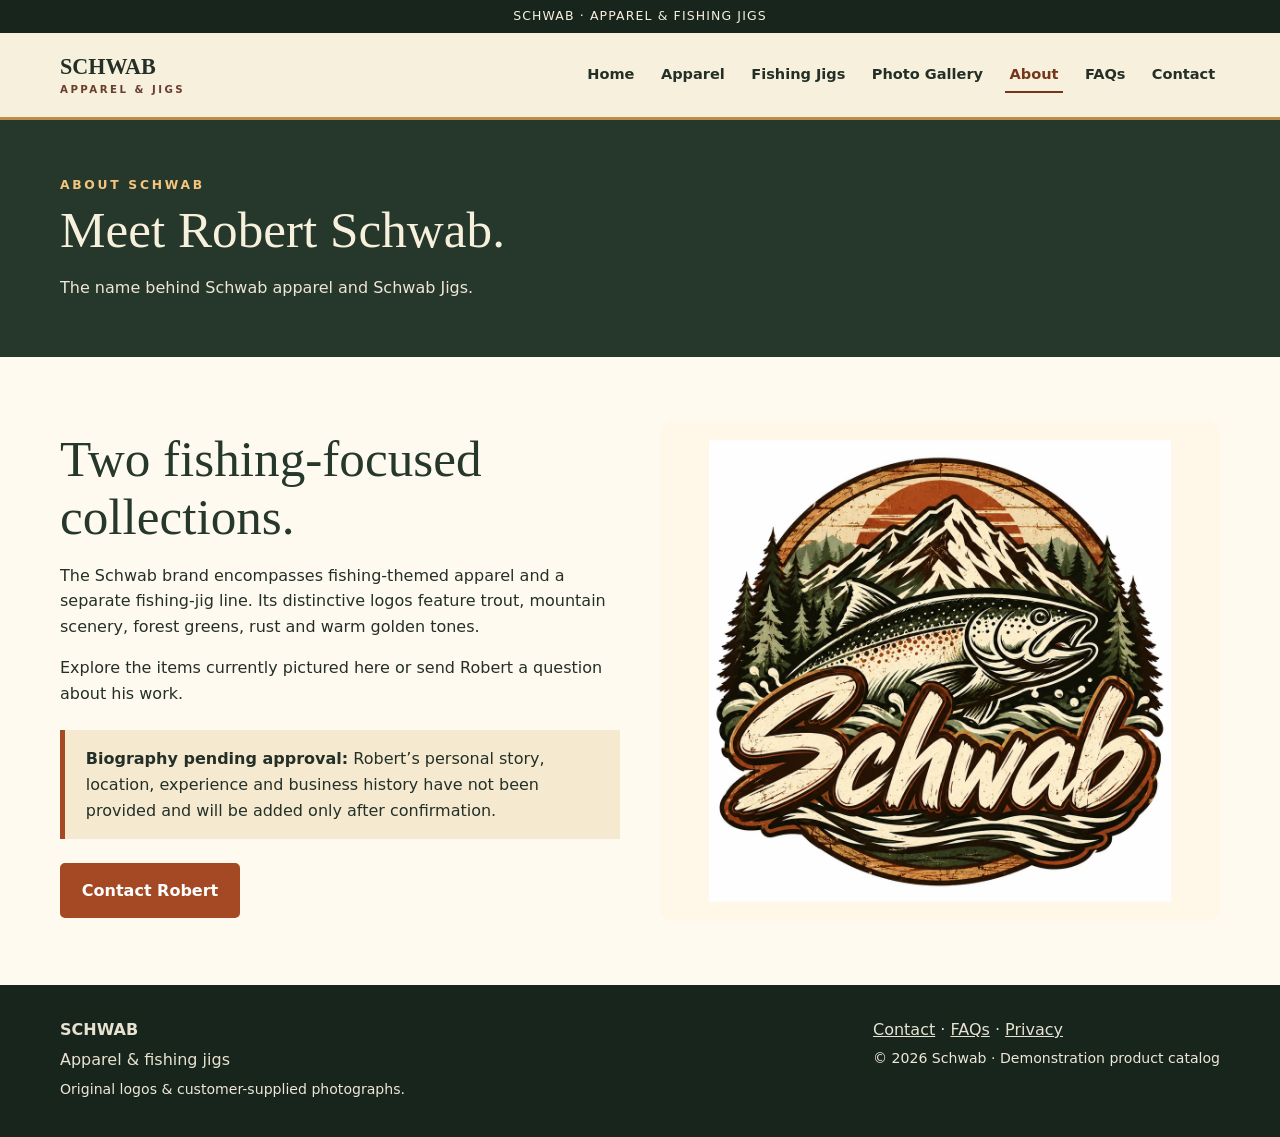
==== commit 44e0eafa: "Apply solid cream backgrounds under transparent logos and refresh stylesheet cache" ====
--- a/about.html
+++ b/about.html
@@ -4,6 +4,6 @@
 <meta name="theme-color" content="#26382c">
 <meta name="description" content="Learn about the Schwab apparel and Schwab Jigs brands. Robert Schwab biography details to be confirmed.">
 <meta property="og:type" content="website"><meta property="og:title" content="About | Robert Schwab"><meta property="og:description" content="Learn about the Schwab apparel and Schwab Jigs brands. Robert Schwab biography details to be confirmed.">
-<link rel="icon" href="assets/images/logos/schwab.webp" type="image/webp"><link rel="stylesheet" href="assets/site.css">
+<link rel="icon" href="assets/images/logos/schwab.webp" type="image/webp"><link rel="stylesheet" href="assets/site.css?v=cream-20261024">
 <title>About | Robert Schwab</title><script src="assets/site.js" defer></script></head>
 <body data-page="about"><div id="app"><noscript><div style="padding:2rem"><h1>Schwab Apparel &amp; Jigs</h1><p>This site requires JavaScript to display its interactive gallery. Please enable JavaScript to browse.</p></div></noscript></div></body></html>
--- a/assets/site.css
+++ b/assets/site.css
@@ -1,7 +1,7 @@
 
 :root{--pine:#26382c;--deep:#17251d;--rust:#a44924;--ochre:#bd8e47;--cream:#f7f0dc;--paper:#fffaf0;--text:#243027;--line:#d9ceb4;--brown:#693e2d}
 *{box-sizing:border-box}html{scroll-behavior:smooth}body{margin:0;background:var(--paper);color:var(--text);font-family:system-ui,-apple-system,Segoe UI,Roboto,sans-serif;line-height:1.6}a{color:inherit}a:focus-visible,button:focus-visible,input:focus-visible,textarea:focus-visible,select:focus-visible{outline:3px solid #b45a2a;outline-offset:3px}
-.skip{position:absolute;top:-100px;left:1rem;background:white;padding:.7rem;z-index:20}.skip:focus{top:1rem}.wrap{width:min(1160px,92%);margin-inline:auto}.topline{background:var(--deep);color:var(--cream);font-size:.78rem;letter-spacing:.09em;text-align:center;padding:.4rem}.site-header{background:var(--cream);border-bottom:3px solid var(--ochre);position:relative;z-index:5}.header-inner{display:flex;align-items:center;justify-content:space-between;gap:1rem;min-height:84px}.wordmark{font-family:Georgia,serif;font-size:1.38rem;font-weight:bold;text-decoration:none;line-height:1.1}.wordmark span{display:block;font-size:.64rem;font-family:system-ui;letter-spacing:.24em;text-transform:uppercase;color:var(--brown);margin-top:.3rem}.nav{display:flex;gap:1.05rem;align-items:center;flex-wrap:wrap}.nav a{text-decoration:none;font-weight:700;font-size:.91rem;padding:.35rem .3rem;border-bottom:2px solid transparent}.nav a:hover,.nav a[aria-current="page"]{border-color:var(--rust)}.nav .contact-link{background:var(--pine);color:white;border-radius:4px;padding:.58rem .9rem}.nav .contact-link:hover{background:var(--rust)}.hero{background:linear-gradient(130deg,#22392c,#15261d);color:var(--cream);position:relative;overflow:hidden}.hero:after{content:"";position:absolute;width:420px;height:420px;border:1px solid #ffffff1c;border-radius:50%;top:-140px;right:-100px;pointer-events:none}.hero-inner{padding:3.5rem 0 4rem;text-align:center}.eyebrow{font-size:.77rem;text-transform:uppercase;letter-spacing:.22em;color:var(--ochre);font-weight:800}.hero h1{font:clamp(2.35rem,5vw,4.6rem)/1.12 Georgia,serif;margin:1.1rem auto;max-width:790px}.hero p{font-size:1.1rem;max-width:760px;margin:0 auto 1.9rem;color:#e7e5d6}.hero-logos{display:grid;grid-template-columns:1fr 1fr;gap:clamp(.6rem,3vw,3rem);max-width:900px;margin:0 auto 1.7rem;align-items:center}.logo-card{background:#fcf7e9;border:3px solid #c09965;border-radius:18px;padding:clamp(1rem,3vw,2.4rem);display:flex;align-items:center;justify-content:center;min-height:235px;box-shadow:0 12px 30px #0004}.logo-card img{display:block;width:100%;height:205px;object-fit:contain}.actions{display:flex;gap:.8rem;justify-content:center;flex-wrap:wrap}.btn{display:inline-flex;align-items:center;justify-content:center;gap:.4rem;background:var(--rust);color:#fff;text-decoration:none;padding:.78rem 1.24rem;border:2px solid var(--rust);border-radius:5px;font-weight:800;cursor:pointer;font:inherit}.btn:hover{background:#823817;border-color:#823817}.btn.outline{background:transparent;border-color:var(--ochre);color:var(--cream)}.btn.outline:hover{background:#ffffff1c}.section{padding:4rem 0}.section.tint{background:#f0e6d1}.section h2,.page-heading h1{font:clamp(2.05rem,4vw,3.3rem)/1.14 Georgia,serif;color:var(--pine);margin:.35rem 0 1rem}.lede{max-width:720px;font-size:1.08rem}.grid{display:grid;grid-template-columns:repeat(3,minmax(0,1fr));gap:1.35rem;margin-top:1.7rem}.grid.two{grid-template-columns:repeat(2,minmax(0,1fr))}.card{background:var(--paper);border:1px solid var(--line);border-radius:10px;overflow:hidden;box-shadow:0 4px 14px #1a241013}.card img{display:block;width:100%;aspect-ratio:4/3;object-fit:cover}.card .card-body{padding:1.3rem}.card h3{font:1.5rem Georgia,serif;margin:0 0 .5rem;color:var(--pine)}.card p{margin:.3rem 0 1rem}.card a.more{font-weight:bold;color:var(--rust)}.page-heading{background:var(--pine);padding:3.5rem 0;color:var(--cream)}.page-heading h1{color:var(--cream)}.page-heading p{max-width:770px;margin:0;color:#eee6d6}.badge{background:#f3e2bc;color:#5b351e;border:1px solid #bd9957;display:inline-block;padding:.2rem .65rem;border-radius:30px;font-size:.75rem;font-weight:800;text-transform:uppercase;letter-spacing:.04em}.split{display:grid;grid-template-columns:1fr 1fr;gap:2.5rem;align-items:center}.split>img{width:100%;border-radius:12px;max-height:500px;object-fit:cover}.gallery{display:grid;grid-template-columns:repeat(3,minmax(0,1fr));gap:1rem;margin:2rem 0}.gallery figure{margin:0;background:white;border:1px solid var(--line);border-radius:9px;overflow:hidden}.gallery img{width:100%;aspect-ratio:4/3;object-fit:cover;display:block;cursor:zoom-in}.gallery figcaption{padding:.8rem;font-size:.9rem}.notice{border-left:5px solid var(--rust);background:#f5e9d0;padding:1rem 1.3rem;margin:1.5rem 0}.contact-grid{display:grid;grid-template-columns:1.35fr .85fr;gap:2rem}.form{background:#fff;border:1px solid var(--line);padding:2rem;border-radius:10px}.field{margin-bottom:1rem}.field label{display:block;font-weight:700;margin-bottom:.3rem}.field input,.field textarea,.field select{display:block;width:100%;font:inherit;padding:.65rem .75rem;border:1px solid #837b6a;border-radius:4px;background:#fff}.field textarea{min-height:150px;resize:vertical}.small{font-size:.88rem;color:#576153}.footer{background:var(--deep);color:#e8e2d0;padding:2rem 0}.footer a{color:#e8e2d0}.footer-inner{display:flex;justify-content:space-between;gap:1rem;flex-wrap:wrap}.footer p{margin:.3rem 0}.lightbox{border:0;padding:0;background:#000c;color:white;max-width:96vw;max-height:94vh}.lightbox::backdrop{background:#000b}.lightbox img{max-width:90vw;max-height:79vh;object-fit:contain;display:block}.lightbox button{float:right;padding:.4rem .8rem;margin:.5rem;background:white;border:0;font-weight:bold;cursor:pointer}.lightbox p{padding:.5rem 1rem;margin:0}
+.skip{position:absolute;top:-100px;left:1rem;background:white;padding:.7rem;z-index:20}.skip:focus{top:1rem}.wrap{width:min(1160px,92%);margin-inline:auto}.topline{background:var(--deep);color:var(--cream);font-size:.78rem;letter-spacing:.09em;text-align:center;padding:.4rem}.site-header{background:var(--cream);border-bottom:3px solid var(--ochre);position:relative;z-index:5}.header-inner{display:flex;align-items:center;justify-content:space-between;gap:1rem;min-height:84px}.wordmark{font-family:Georgia,serif;font-size:1.38rem;font-weight:bold;text-decoration:none;line-height:1.1}.wordmark span{display:block;font-size:.64rem;font-family:system-ui;letter-spacing:.24em;text-transform:uppercase;color:var(--brown);margin-top:.3rem}.nav{display:flex;gap:1.05rem;align-items:center;flex-wrap:wrap}.nav a{text-decoration:none;font-weight:700;font-size:.91rem;padding:.35rem .3rem;border-bottom:2px solid transparent}.nav a:hover,.nav a[aria-current="page"]{border-color:var(--rust)}.nav .contact-link{background:var(--pine);color:white;border-radius:4px;padding:.58rem .9rem}.nav .contact-link:hover{background:var(--rust)}.hero{background:linear-gradient(130deg,#22392c,#15261d);color:var(--cream);position:relative;overflow:hidden}.hero:after{content:"";position:absolute;width:420px;height:420px;border:1px solid #ffffff1c;border-radius:50%;top:-140px;right:-100px;pointer-events:none}.hero-inner{padding:3.5rem 0 4rem;text-align:center}.eyebrow{font-size:.77rem;text-transform:uppercase;letter-spacing:.22em;color:var(--ochre);font-weight:800}.hero h1{font:clamp(2.35rem,5vw,4.6rem)/1.12 Georgia,serif;margin:1.1rem auto;max-width:790px}.hero p{font-size:1.1rem;max-width:760px;margin:0 auto 1.9rem;color:#e7e5d6}.hero-logos{display:grid;grid-template-columns:1fr 1fr;gap:clamp(.6rem,3vw,3rem);max-width:900px;margin:0 auto 1.7rem;align-items:center}.logo-card{background:#f7f0dc;border:3px solid #c09965;border-radius:18px;padding:clamp(1rem,3vw,2.4rem);display:flex;align-items:center;justify-content:center;min-height:235px;box-shadow:0 12px 30px #0004}.logo-card img{display:block;width:100%;height:205px;object-fit:contain}.actions{display:flex;gap:.8rem;justify-content:center;flex-wrap:wrap}.btn{display:inline-flex;align-items:center;justify-content:center;gap:.4rem;background:var(--rust);color:#fff;text-decoration:none;padding:.78rem 1.24rem;border:2px solid var(--rust);border-radius:5px;font-weight:800;cursor:pointer;font:inherit}.btn:hover{background:#823817;border-color:#823817}.btn.outline{background:transparent;border-color:var(--ochre);color:var(--cream)}.btn.outline:hover{background:#ffffff1c}.section{padding:4rem 0}.section.tint{background:#f0e6d1}.section h2,.page-heading h1{font:clamp(2.05rem,4vw,3.3rem)/1.14 Georgia,serif;color:var(--pine);margin:.35rem 0 1rem}.lede{max-width:720px;font-size:1.08rem}.grid{display:grid;grid-template-columns:repeat(3,minmax(0,1fr));gap:1.35rem;margin-top:1.7rem}.grid.two{grid-template-columns:repeat(2,minmax(0,1fr))}.card{background:var(--paper);border:1px solid var(--line);border-radius:10px;overflow:hidden;box-shadow:0 4px 14px #1a241013}.card img{display:block;width:100%;aspect-ratio:4/3;object-fit:cover}.card .card-body{padding:1.3rem}.card h3{font:1.5rem Georgia,serif;margin:0 0 .5rem;color:var(--pine)}.card p{margin:.3rem 0 1rem}.card a.more{font-weight:bold;color:var(--rust)}.page-heading{background:var(--pine);padding:3.5rem 0;color:var(--cream)}.page-heading h1{color:var(--cream)}.page-heading p{max-width:770px;margin:0;color:#eee6d6}.badge{background:#f3e2bc;color:#5b351e;border:1px solid #bd9957;display:inline-block;padding:.2rem .65rem;border-radius:30px;font-size:.75rem;font-weight:800;text-transform:uppercase;letter-spacing:.04em}.split{display:grid;grid-template-columns:1fr 1fr;gap:2.5rem;align-items:center}.split>img{width:100%;border-radius:12px;max-height:500px;object-fit:cover}.gallery{display:grid;grid-template-columns:repeat(3,minmax(0,1fr));gap:1rem;margin:2rem 0}.gallery figure{margin:0;background:white;border:1px solid var(--line);border-radius:9px;overflow:hidden}.gallery img{width:100%;aspect-ratio:4/3;object-fit:cover;display:block;cursor:zoom-in}.gallery figcaption{padding:.8rem;font-size:.9rem}.notice{border-left:5px solid var(--rust);background:#f5e9d0;padding:1rem 1.3rem;margin:1.5rem 0}.contact-grid{display:grid;grid-template-columns:1.35fr .85fr;gap:2rem}.form{background:#fff;border:1px solid var(--line);padding:2rem;border-radius:10px}.field{margin-bottom:1rem}.field label{display:block;font-weight:700;margin-bottom:.3rem}.field input,.field textarea,.field select{display:block;width:100%;font:inherit;padding:.65rem .75rem;border:1px solid #837b6a;border-radius:4px;background:#fff}.field textarea{min-height:150px;resize:vertical}.small{font-size:.88rem;color:#576153}.footer{background:var(--deep);color:#e8e2d0;padding:2rem 0}.footer a{color:#e8e2d0}.footer-inner{display:flex;justify-content:space-between;gap:1rem;flex-wrap:wrap}.footer p{margin:.3rem 0}.lightbox{border:0;padding:0;background:#000c;color:white;max-width:96vw;max-height:94vh}.lightbox::backdrop{background:#000b}.lightbox img{max-width:90vw;max-height:79vh;object-fit:contain;display:block}.lightbox button{float:right;padding:.4rem .8rem;margin:.5rem;background:white;border:0;font-weight:bold;cursor:pointer}.lightbox p{padding:.5rem 1rem;margin:0}
 @media(max-width:800px){.header-inner{flex-direction:column;align-items:flex-start;padding:1rem 0}.nav{gap:.5rem}.grid{grid-template-columns:repeat(2,minmax(0,1fr))}.contact-grid,.split{grid-template-columns:1fr}.hero-inner{padding:2.5rem 0 3rem}.logo-card{min-height:180px}.logo-card img{height:150px}}@media(max-width:560px){.grid,.grid.two,.gallery{grid-template-columns:1fr}.hero-logos{gap:.5rem}.logo-card{padding:.4rem;min-height:130px;border-width:2px}.logo-card img{height:115px}.section{padding:2.5rem 0}.nav a{font-size:.84rem}}@media(prefers-reduced-motion:reduce){html{scroll-behavior:auto}*{animation:none!important;transition:none!important}}@media print{.topline,.nav,.actions,.btn{display:none!important}.hero,.page-heading{background:white;color:black}.hero h1,.page-heading h1{color:black}}
 
 /* Collection pages: polished responsive cards, image viewer, and accessible form */
@@ -58,3 +58,18 @@
 @media(max-width:980px){.site-header{position:relative}.menu-toggle{display:block;margin-left:auto}.header-inner{flex-direction:row;flex-wrap:wrap;min-height:72px}.nav{display:none;width:100%;flex-direction:column;align-items:stretch;padding-bottom:1rem}.nav.is-open{display:flex}.nav a{padding:.65rem;border-bottom:1px solid #d0bea0}.product-grid{grid-template-columns:repeat(2,minmax(0,1fr))}}
 @media(max-width:650px){.product-grid,.brand-intro,.brand-intro.reverse{grid-template-columns:1fr}.product-grid{gap:1rem}.brand-intro{gap:1rem}.callout{flex-direction:column;align-items:flex-start}.hero-logos{gap:.5rem}.logo-card{padding:.5rem;min-height:125px}.logo-card img{height:clamp(95px,24vw,175px)}.logo-caption{font-size:.6rem}.section{padding:2.5rem 0}.hero h1{font-size:clamp(2rem,9vw,3rem)}.form{padding:1.2rem}.brand-intro img{max-height:280px}}
 @media(prefers-reduced-motion:reduce){html{scroll-behavior:auto}.photo-button:hover img{filter:none}}
+
+/* Accessible collection filtering and small-screen refinements */
+.gallery-filters{display:flex;gap:.6rem;flex-wrap:wrap;margin:0 0 .6rem}
+.filter-chip{border:2px solid #37523e;border-radius:999px;background:#fffaf0;color:#26382c;padding:.5rem .95rem;font:700 .96rem/1.35 system-ui,sans-serif;cursor:pointer}
+.filter-chip:hover{background:#f0e6d1}
+.filter-chip[aria-pressed="true"]{background:#26382c;color:#fff;border-color:#26382c}
+.gallery-status{margin:0 0 1.4rem;font-size:.94rem;color:#374b3b}
+.gallery-group[hidden]{display:none!important}
+.gallery-group + .gallery-group{margin-top:2.4rem}
+.gallery-group h2{padding-top:.5rem}
+@media(max-width:650px){.filter-chip{flex:1 1 auto}.hero-logos{grid-template-columns:repeat(2,minmax(0,1fr))}.logo-card img{width:100%;height:clamp(90px,23vw,155px)}}
+@media print{.gallery-filters,.gallery-status{display:none!important}.gallery-group[hidden]{display:block!important}}
+
+/* Solid warm cream ensures transparent logos never show the forest-green hero through their cards. */
+.hero .hero-logos .logo-card { background-color:#f7f0dc; background-image:none; }
